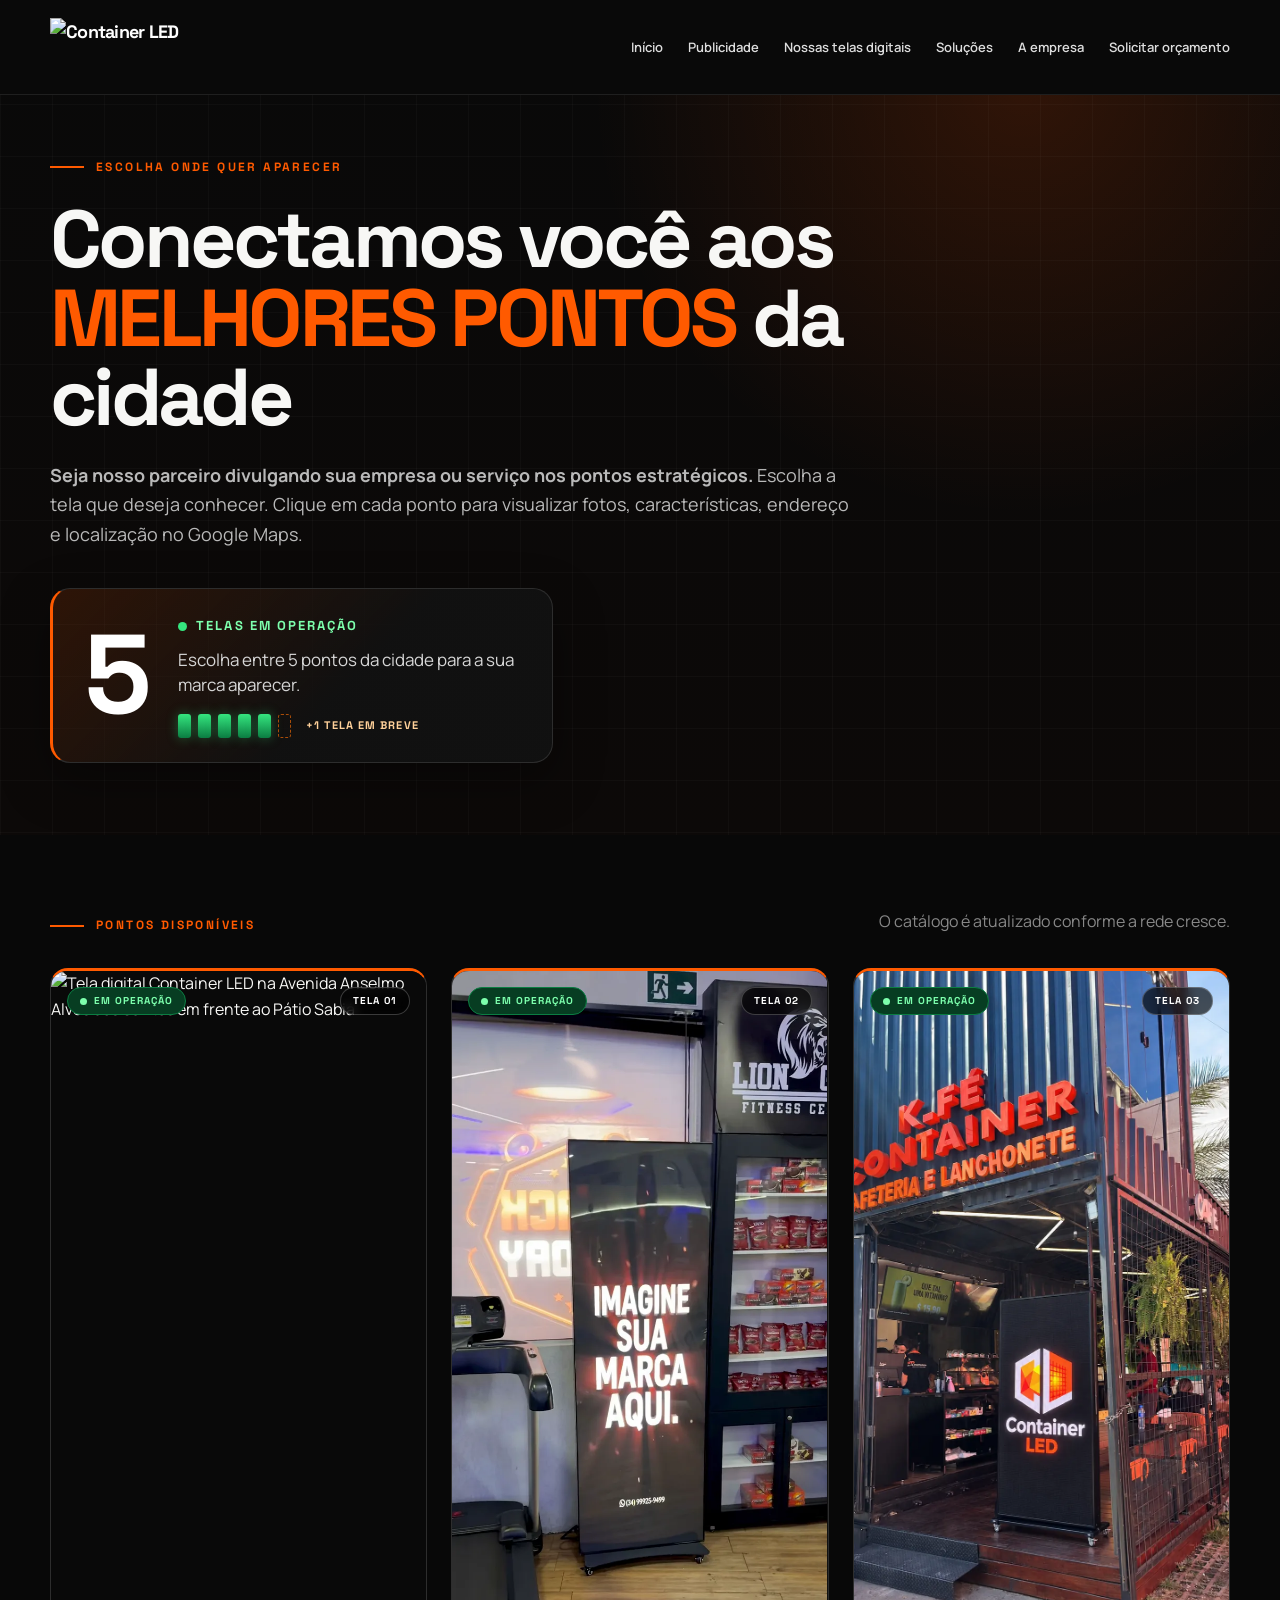
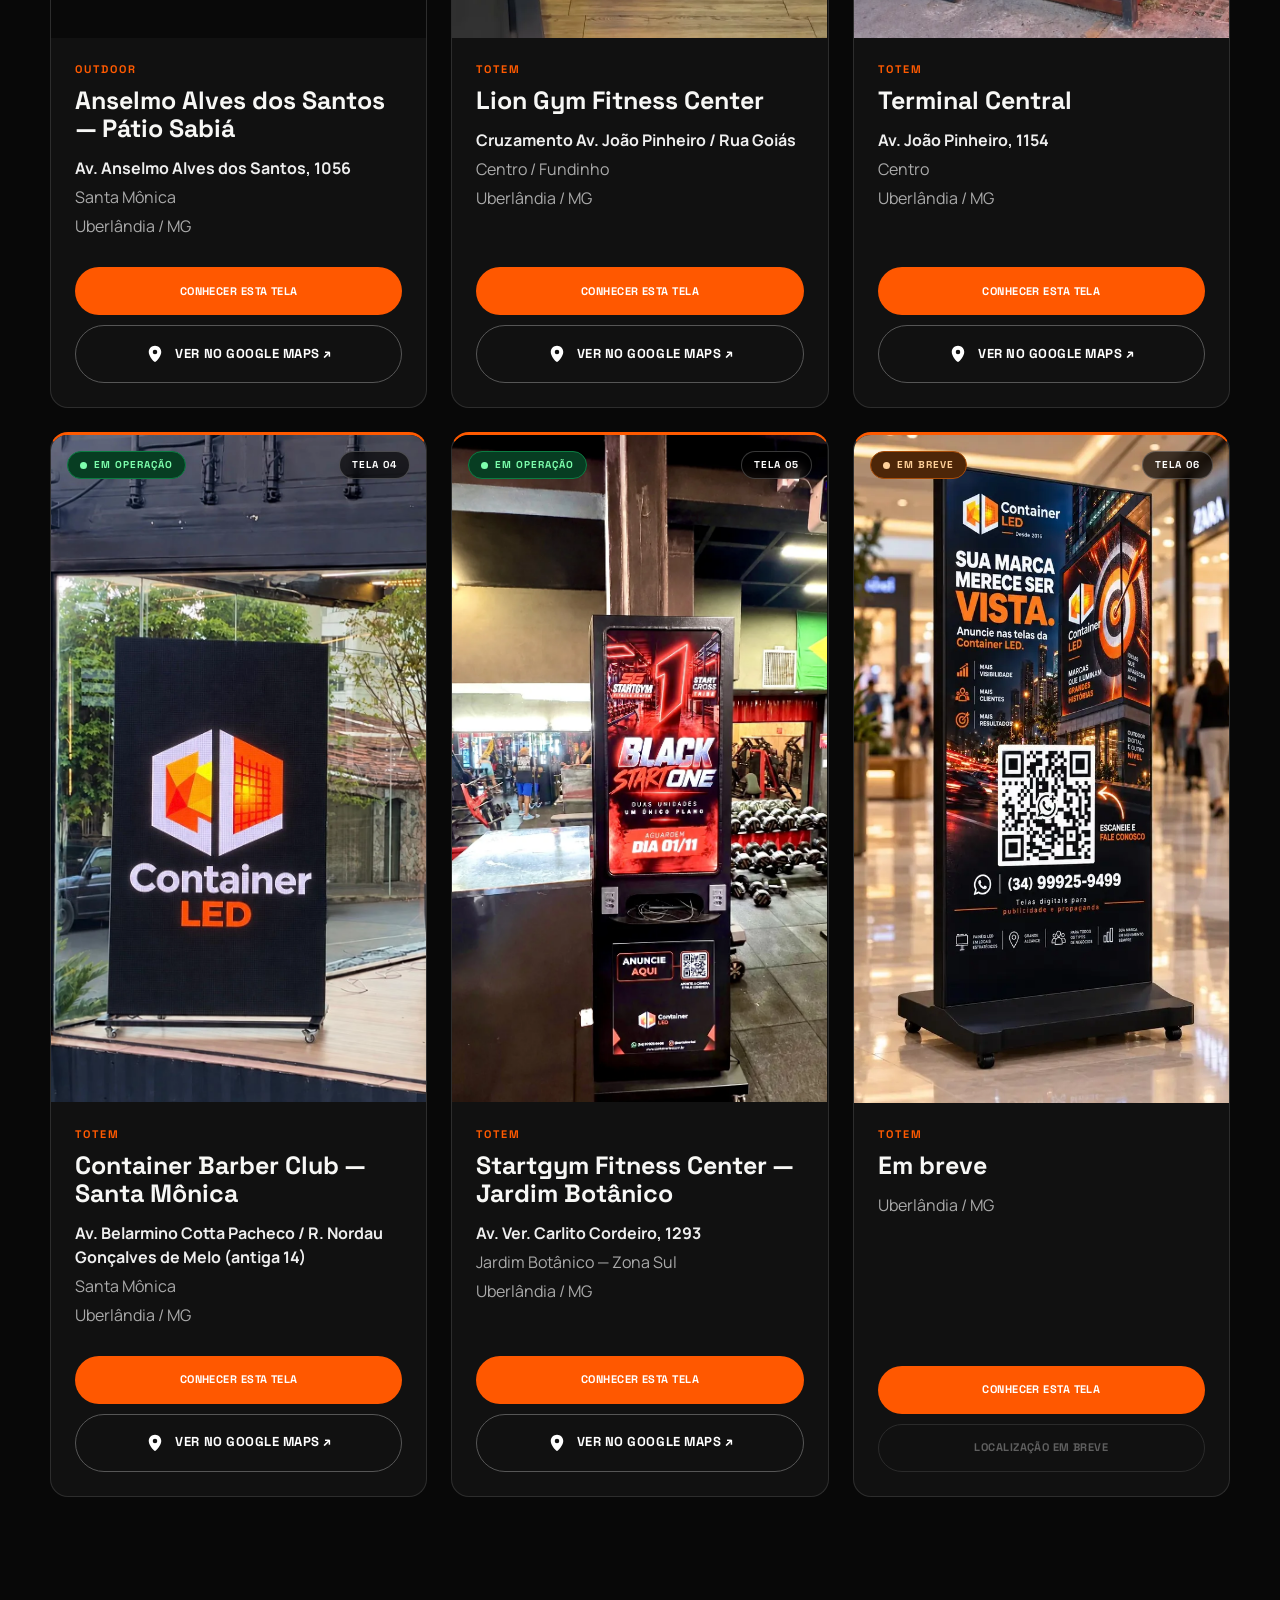
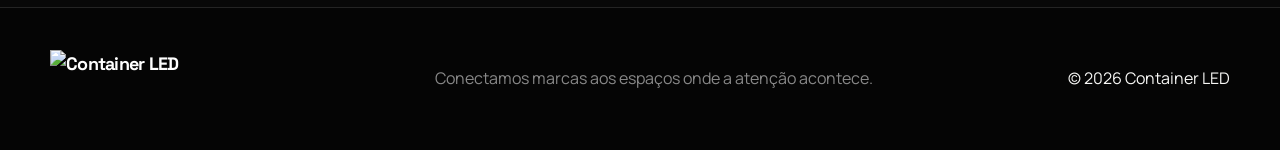
==== telas-digitais/index.html @ 0260c868 "Compõe vídeos dentro das telas dos totens (Terminal Central, Barber Club, Startgym) Mantém a foto or" ====
<!doctype html><html lang="pt-BR"><head>
<meta charset="utf-8"><meta name="viewport" content="width=device-width,initial-scale=1">
<title>Telas Digitais para Publicidade e Propaganda | Container LED</title>
<meta name="description" content="Conheça as telas digitais da Container LED disponíveis para publicidade e propaganda. Veja fotos, endereços, características e localização de cada ponto.">
<meta name="theme-color" content="#080808">
<meta property="og:type" content="website"><meta property="og:locale" content="pt_BR"><meta property="og:site_name" content="Container LED">
<meta property="og:title" content="Telas Digitais para Publicidade e Propaganda | Container LED">
<meta property="og:description" content="Conheça as telas digitais da Container LED disponíveis para publicidade e propaganda. Veja fotos, endereços, características e localização de cada ponto.">
<meta property="og:url" content="https://www.containerled.com.br/telas-digitais">
<meta property="og:image" content="https://www.containerled.com.br/assets/painel-anselmo-alves.webp">
<link rel="canonical" href="https://www.containerled.com.br/telas-digitais">
<link rel="preconnect" href="https://fonts.googleapis.com"><link rel="preconnect" href="https://fonts.gstatic.com" crossorigin>
<link href="https://fonts.googleapis.com/css2?family=Manrope:wght@400;500;600;700;800&family=Space+Grotesk:wght@500;600;700&display=swap" rel="stylesheet">
<link rel="stylesheet" href="/telas-digitais.css?v=4"><script src="/telas-data.js?v=9" defer></script><script src="/telas-digitais.js?v=9" defer></script>
</head><body class="catalog-page"><a class="skip-link" href="#conteudo">Ir para o conteúdo</a><header class="site-header catalog-header" id="inicio"><div class="container nav-wrap">
<a class="brand brand-image" href="/" aria-label="Container LED - início"><img src="/assets/container-led-logo.webp" alt="Container LED"></a>
<button class="menu-toggle" aria-label="Abrir menu" aria-expanded="false" aria-controls="menu"><span></span><span></span><span></span></button>
<nav id="menu" class="main-nav" aria-label="Navegação principal"><a href="/#inicio">Início</a><a href="/#paineis">Publicidade</a><a href="/telas-digitais" aria-current="page">Nossas telas digitais</a><a href="/#solucoes">Soluções</a><a href="/#empresa">A empresa</a><a class="nav-cta" href="/#orcamento">Solicitar orçamento</a></nav>
</div></header>
<main id="conteudo"><section class="catalog-hero"><div class="container"><span class="catalog-kicker">ESCOLHA ONDE QUER APARECER</span>
<h1>Conectamos você aos <em>MELHORES PONTOS</em> da cidade</h1>
<p class="catalog-hero-copy"><strong>Seja nosso parceiro divulgando sua empresa ou serviço nos pontos estratégicos.</strong> Escolha a tela que deseja conhecer. Clique em cada ponto para visualizar fotos, características, endereço e localização no Google Maps.</p>
<div class="screens-counter" id="screens-counter" role="status" aria-live="polite"></div>
</div></section><section class="catalog-section"><div class="container"><div class="catalog-toolbar"><div><span class="catalog-kicker">PONTOS DISPONÍVEIS</span></div><p>O catálogo é atualizado conforme a rede cresce.</p></div><div class="screens-grid" id="screens-catalog" aria-live="polite"></div></div></section></main><footer class="catalog-footer"><div class="container"><a class="brand brand-image" href="/"><img src="/assets/container-led-logo.webp" alt="Container LED"></a><p>Conectamos marcas aos espaços onde a atenção acontece.</p><span>© <span id="year"></span> Container LED</span></div></footer></body></html>
---- telas-digitais.css ----
@import url("/styles-v47.css");

.catalog-page,.screen-detail-page{background:#080808;color:#f7f7f5}
.catalog-header{background:#090909;border-bottom:1px solid rgba(255,255,255,.09)}
.catalog-header .brand img{object-fit:contain}
.catalog-hero{position:relative;padding:150px 0 72px;overflow:hidden;background:radial-gradient(circle at 80% 10%,rgba(255,81,0,.16),transparent 34%),linear-gradient(180deg,#090909,#0c0908)}
.catalog-hero:before{content:"";position:absolute;inset:0;background-image:linear-gradient(rgba(255,255,255,.025) 1px,transparent 1px),linear-gradient(90deg,rgba(255,255,255,.025) 1px,transparent 1px);background-size:52px 52px;pointer-events:none}
.catalog-hero .container{position:relative;max-width:1240px}
.catalog-kicker{display:inline-flex;align-items:center;gap:12px;color:#ff5a00;font:700 12px/1.2 "Space Grotesk",sans-serif;letter-spacing:.2em}
.catalog-kicker:before{content:"";width:34px;height:2px;background:#ff5a00}
.catalog-hero h1{max-width:980px;margin:24px 0;font:700 clamp(40px,6.3vw,86px)/.98 "Space Grotesk",sans-serif;letter-spacing:-.045em}
.catalog-hero h1 em{color:#ff5a00;font-style:normal}
.catalog-hero-copy{max-width:800px;font-size:18px;line-height:1.65;color:#b9b9b9}
.catalog-commercial-call{margin-top:22px;color:#fff;font-weight:700}
.catalog-section{padding:74px 0 110px;background:#080808}
.catalog-toolbar{display:flex;justify-content:space-between;align-items:end;gap:20px;margin-bottom:34px}
.catalog-toolbar h2{margin:0;font:700 clamp(28px,4vw,44px)/1.05 "Space Grotesk",sans-serif}
.catalog-toolbar p{margin:0;color:#888}
.screens-grid{display:grid;grid-template-columns:repeat(auto-fit,minmax(min(100%,320px),1fr));gap:24px;align-items:stretch}
.screen-card{min-width:0;display:flex;flex-direction:column;background:#111;border:1px solid #2d2d2d;border-top:3px solid #ff5a00;border-radius:18px;overflow:hidden;transition:transform .25s ease,border-color .25s ease,box-shadow .25s ease}
.screen-card:hover{transform:translateY(-6px);border-color:#ff5a00;box-shadow:0 22px 55px rgba(0,0,0,.42)}
.screen-card-media{position:relative;display:block;aspect-ratio:9/16;background:#090909;overflow:hidden}
.screen-card-media img,.screen-card-media video{width:100%;height:100%;object-fit:cover;transition:transform .45s ease}
.screen-card:hover .screen-card-media img,.screen-card:hover .screen-card-media video{transform:scale(1.035)}
.screen-placeholder{width:100%;height:100%;display:grid;place-items:center;background:radial-gradient(circle at center,rgba(255,83,0,.2),transparent 50%),linear-gradient(135deg,#15100d,#080808);color:#777;font:700 12px "Space Grotesk",sans-serif;letter-spacing:.18em}
.screen-status{display:inline-flex;align-items:center;width:max-content;padding:8px 12px;border-radius:999px;text-transform:uppercase;font:800 10px/1 "Space Grotesk",sans-serif;letter-spacing:.1em}
.screen-card-media>.screen-status{position:absolute;top:16px;left:16px}
.screen-status:before{content:"";width:7px;height:7px;margin-right:7px;border-radius:50%;background:currentColor}
.screen-status.is-live{color:#7dffad;background:#073d22;border:1px solid #0b7d42}
.screen-status.is-building{color:#ffd19a;background:#4d2608;border:1px solid #a94d08}
.screen-type{display:inline-flex;align-items:center;width:max-content;padding:8px 12px;border-radius:999px;text-transform:uppercase;font:800 10px/1 "Space Grotesk",sans-serif;letter-spacing:.1em;color:#fff;background:#000000a6;border:1px solid #ffffff38;backdrop-filter:blur(6px)}
.screen-card-media>.screen-type,.other-screen-media>.screen-type{position:absolute;top:16px;right:16px}
.screen-type-inline{margin:14px 0 0;background:#1a1a1a;border-color:#ff5a0055;color:#ff9a5c}
.screen-card-body{display:flex;flex:1;flex-direction:column;padding:24px}
.screen-id{color:#ff5a00;font:800 11px "Space Grotesk",sans-serif;letter-spacing:.18em}
.screen-card h2{margin:10px 0 14px;font:700 25px/1.12 "Space Grotesk",sans-serif}
.screen-card p{margin:0 0 5px;color:#aaa;line-height:1.5}
.screen-card .screen-address{color:#eee;font-weight:700}
.screen-card dl{margin:20px 0 0;padding-top:18px;border-top:1px solid #292929}
.screen-card dt{color:#777;text-transform:uppercase;font-size:10px;letter-spacing:.14em}
.screen-card dd{margin:6px 0 0;color:#fff;font-weight:700}
.screen-card-actions{display:grid;gap:10px;margin-top:auto;padding-top:24px}
.catalog-button{display:inline-flex;min-height:48px;align-items:center;justify-content:center;padding:12px 17px;border-radius:999px;text-align:center;font:800 11px/1.15 "Space Grotesk",sans-serif;letter-spacing:.04em;transition:transform .2s,background .2s,color .2s}
.catalog-button:hover{transform:translateY(-2px)}
.catalog-button-primary{background:#ff5800;color:#fff}
.catalog-button-secondary{border:1px solid #565656;color:#fff}
.catalog-button-secondary:hover{background:#fff;color:#080808}
.catalog-button-disabled{border:1px solid #2b2b2b;color:#5f5f5f;cursor:not-allowed}
.screen-maps-button{gap:10px;min-height:58px;padding:16px 28px;font-size:13px}
.screen-maps-button .maps-pin-icon{width:20px;height:20px;flex:none}
.catalog-footer{padding:42px 0;border-top:1px solid #242424;background:#050505}
.catalog-footer .container{display:flex;justify-content:space-between;gap:24px;align-items:center}
.catalog-footer p{color:#888}
.catalog-footer a{color:#fff}

.screen-detail-hero{padding:142px 0 76px;background:radial-gradient(circle at 85% 15%,rgba(255,82,0,.17),transparent 35%),#090909}
.screen-back{display:inline-block;margin-bottom:38px;color:#ff5a00;font-size:12px;font-weight:800;letter-spacing:.09em}
.screen-detail-grid{display:grid;grid-template-columns:minmax(0,.85fr) minmax(360px,1.15fr);gap:64px;align-items:center}
.screen-detail-copy h1{margin:18px 0 20px;font:700 clamp(42px,6vw,76px)/.98 "Space Grotesk",sans-serif;letter-spacing:-.04em}
.screen-detail-copy>p{max-width:620px;color:#bbb;font-size:18px;line-height:1.65}
.screen-detail-copy address{margin:25px 0;color:#fff;font-style:normal;line-height:1.7}
.screen-whatsapp{margin-top:10px}
.screen-price-link{display:inline-flex;align-items:center;gap:6px;margin-top:16px;color:#ff5a00;font:700 13px "Space Grotesk",sans-serif}
.screen-price-link:hover{text-decoration:underline}
.screen-detail-photo{position:relative;margin:0;aspect-ratio:9/16;border:2px solid #ff5a00;border-radius:22px;overflow:hidden;background:#0a0a0a;box-shadow:0 25px 70px rgba(255,76,0,.1)}
.screen-detail-photo img,.screen-detail-photo video{width:100%;height:100%;object-fit:cover}
.screen-detail-photo>.screen-status{position:absolute;top:16px;left:16px;z-index:1}
.screen-detail-photo>.screen-type{position:absolute;top:16px;right:16px;z-index:1}
.screen-facts{padding:35px 0;background:#111;border-block:1px solid #282828}
.screen-facts dl{display:grid;grid-template-columns:repeat(auto-fit,minmax(165px,1fr));margin:0}
.screen-facts dl>div{padding:18px 24px;border-left:1px solid #303030}
.screen-facts dl>div:first-child{border-left:0}
.screen-facts dt{color:#858585;text-transform:uppercase;font-size:10px;letter-spacing:.14em}
.screen-facts dd{margin:8px 0 0;color:#fff;font:700 19px "Space Grotesk",sans-serif}
.screen-facts dd small{color:#888;font:600 11px "Space Grotesk",sans-serif;letter-spacing:.02em}
.screen-map-section{padding:90px 0;background:#0a0a0a}
.screen-map-grid{display:grid;grid-template-columns:.75fr 1.25fr;gap:45px;align-items:center}
.screen-map-grid h2{font:700 clamp(32px,4vw,54px)/1 "Space Grotesk",sans-serif}
.screen-map-grid p{color:#aaa;line-height:1.7}
.screen-location-detail{margin-top:14px;color:#777;font-size:13px;line-height:1.6}
.screen-map-grid iframe{width:100%;min-height:470px;border:0;border-radius:20px}
.screen-location-pending{padding:80px 0;background:#0a0a0a;text-align:center}
.screen-location-pending span{color:#ff5a00;font-size:11px;font-weight:800;letter-spacing:.16em}
.screen-location-pending h2{font:700 40px "Space Grotesk",sans-serif}
.screen-location-pending p{color:#999}
.screen-detail-footer-cta{padding:55px 0;background:#111}
.screen-detail-footer-cta .container{display:flex;justify-content:space-between;align-items:center;gap:25px}
.screen-detail-footer-cta p{font-size:19px;font-weight:700}
.screen-not-found{min-height:75vh;display:grid;align-items:center;padding:150px 0;background:#090909}
.screen-not-found span{color:#ff5a00;font-weight:800;letter-spacing:.15em}
.screen-not-found h1{font:700 clamp(45px,7vw,85px) "Space Grotesk",sans-serif}
.screen-not-found p{color:#aaa}

@media(max-width:960px){
  .catalog-hero{padding-top:125px}
  .screens-grid{grid-template-columns:repeat(2,minmax(0,1fr))}
  .screen-detail-grid,.screen-map-grid{grid-template-columns:1fr}
  .screen-detail-grid{gap:38px}
}
@media(max-width:640px){
  .catalog-hero{padding:112px 0 55px}
  .catalog-hero h1{font-size:42px}
  .catalog-hero-copy{font-size:16px}
  .catalog-section{padding:48px 0 75px}
  .catalog-toolbar{display:block}
  .catalog-toolbar p{margin-top:10px}
  .screens-grid{grid-template-columns:1fr}
  .screen-card h2{font-size:22px}
  .catalog-footer .container,.screen-detail-footer-cta .container{align-items:flex-start;flex-direction:column}
  .screen-detail-hero{padding:112px 0 56px}
  .screen-detail-grid{grid-template-columns:1fr}
  .screen-detail-photo{order:-1}
  .screen-facts dl{grid-template-columns:1fr 1fr}
  .screen-facts dl>div{border:0;border-top:1px solid #303030;padding:16px 12px}
  .screen-map-section{padding:60px 0}
  .screen-map-grid iframe{min-height:390px}
}
@media(max-width:400px){.screen-facts dl{grid-template-columns:1fr}}

.home-all-screens{margin-top:24px}
.other-screens-section{padding:84px 0;background:#080808;border-top:1px solid #232323}
.other-screens-section h2{margin:18px 0 32px;font:700 clamp(32px,4vw,52px)/1 "Space Grotesk",sans-serif}
.other-screens-grid{display:grid;grid-template-columns:repeat(auto-fit,minmax(min(100%,280px),1fr));gap:22px}
.other-screen-card{overflow:hidden;border:1px solid #2d2d2d;border-top:3px solid #ff5a00;border-radius:18px;background:#111}
.other-screen-media{position:relative;display:block;aspect-ratio:9/16;overflow:hidden;background:#090909}
.other-screen-media img,.other-screen-media video{width:100%;height:100%;object-fit:cover;transition:transform .35s ease}
.other-screen-card:hover .other-screen-media img,.other-screen-card:hover .other-screen-media video{transform:scale(1.035)}
.other-screen-media>.screen-status{position:absolute;top:14px;left:14px}
.other-screen-card>div{padding:22px}
.other-screen-card h3{margin:9px 0 8px;font:700 23px/1.1 "Space Grotesk",sans-serif}
.other-screen-card p{margin:0 0 20px;color:#999}
.other-screen-card .catalog-button{width:100%}
@media(max-width:640px){.home-all-screens{width:100%;justify-content:center}.other-screens-section{padding:60px 0}.other-screens-grid{grid-template-columns:1fr}}

.screen-catalog-back{width:max-content;min-height:48px;padding:13px 22px;border:2px solid #ff5a00;background:rgba(255,90,0,.08);color:#ff6a18;box-shadow:0 0 24px rgba(255,80,0,.1)}
.screen-catalog-back:hover{background:#ff5a00;color:#fff;box-shadow:0 10px 30px rgba(255,80,0,.25)}
.screen-catalog-back:focus-visible{outline:3px solid #fff;outline-offset:4px}
.screen-detail-hero .screen-catalog-back{margin-bottom:38px}
.screen-detail-footer-cta .container{justify-content:flex-end}
@media(max-width:960px){
  body.catalog-menu-open{overflow:hidden;touch-action:none}
  .catalog-header .menu-toggle{position:relative;z-index:104}
  .catalog-header .main-nav{width:100vw;max-width:100vw;box-sizing:border-box;overflow-y:auto}
  .catalog-header .main-nav.open{transform:translateX(0)!important}
}
@media(max-width:640px){
  .screen-catalog-back{width:100%;white-space:normal}
  .screen-detail-footer-cta .container{width:100%}
}

/* Contador de telas em operação */
.screens-counter{display:flex;align-items:center;gap:30px;width:max-content;max-width:100%;min-height:150px;margin-top:38px;padding:24px 34px 24px 28px;border:1px solid #2d2d2d;border-left:3px solid #ff5a00;border-radius:20px;background:linear-gradient(135deg,rgba(255,90,0,.14),rgba(17,17,17,.92) 58%);box-shadow:0 18px 50px rgba(0,0,0,.35)}
.screens-counter:empty{display:none}
.sc-number{font:700 clamp(76px,10vw,112px)/.82 "Space Grotesk",sans-serif;letter-spacing:-.06em;color:#fff;min-width:.6em;text-align:center;font-variant-numeric:tabular-nums}
.sc-text{min-width:0}
.sc-label{display:inline-flex;align-items:center;gap:9px;color:#7dffad;font:800 13px/1.2 "Space Grotesk",sans-serif;letter-spacing:.16em}
.sc-label b{width:9px;height:9px;border-radius:50%;background:#35e67f;box-shadow:0 0 0 0 rgba(53,230,127,.6);animation:sc-pulse 2s infinite}
.sc-text p{margin:10px 0 16px;color:#d6d6d6;font-size:17px;line-height:1.45;max-width:340px}
.sc-bars{display:flex;flex-wrap:wrap;align-items:center;gap:7px}
.sc-screen{display:block;width:13px;height:24px;border-radius:3px}
.sc-screen.is-live{background:linear-gradient(180deg,#35e67f,#0b7d42);box-shadow:0 0 12px rgba(53,230,127,.35)}
.sc-screen.is-soon{border:1px dashed #a94d08;background:transparent}
.sc-soon{margin-left:8px;color:#ffd19a;font:800 11px/1 "Space Grotesk",sans-serif;letter-spacing:.1em;text-transform:uppercase}
@keyframes sc-pulse{70%{box-shadow:0 0 0 9px rgba(53,230,127,0)}100%{box-shadow:0 0 0 0 rgba(53,230,127,0)}}
@media (prefers-reduced-motion:reduce){.sc-label b{animation:none}}
@media (max-width:600px){.screens-counter{width:100%;gap:18px;padding:20px 20px 20px 18px;min-height:0}.sc-number{font-size:78px}.sc-text p{font-size:15px;margin:8px 0 14px}.sc-label{font-size:11px;letter-spacing:.12em}}
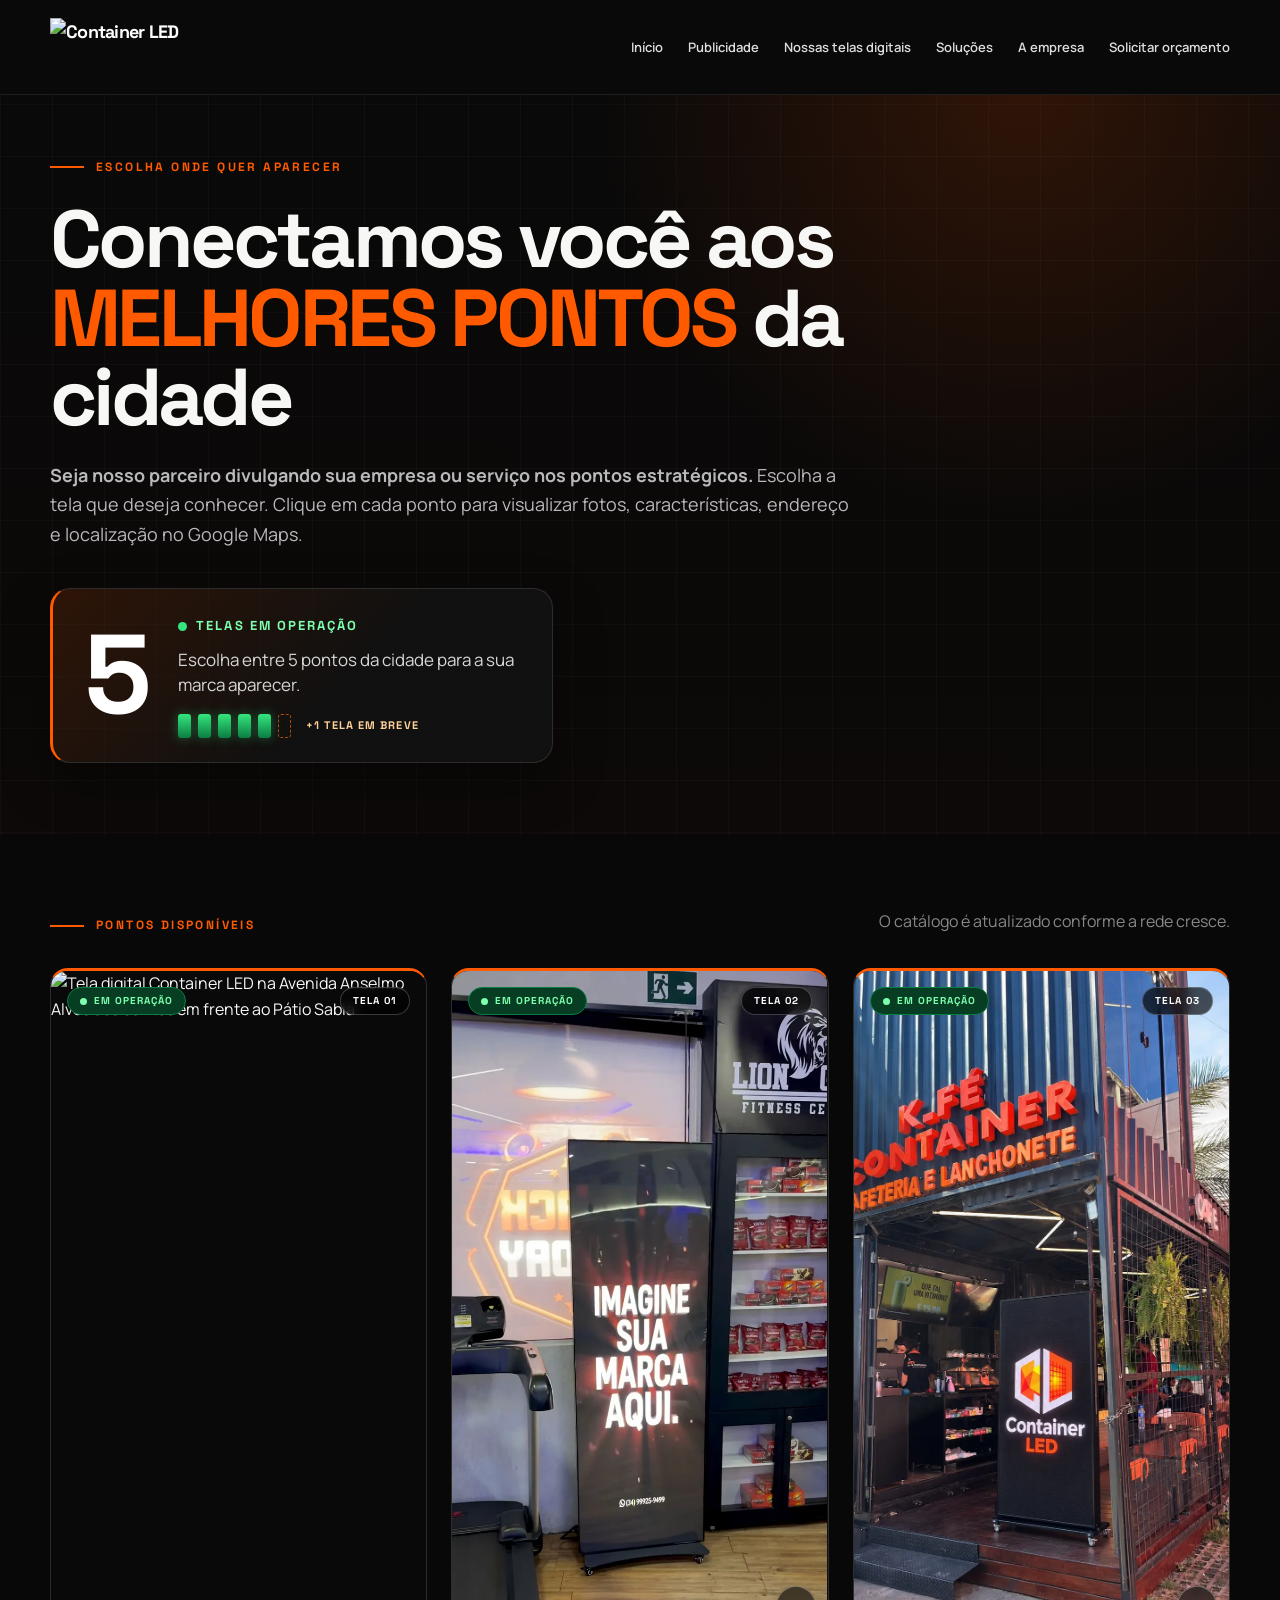
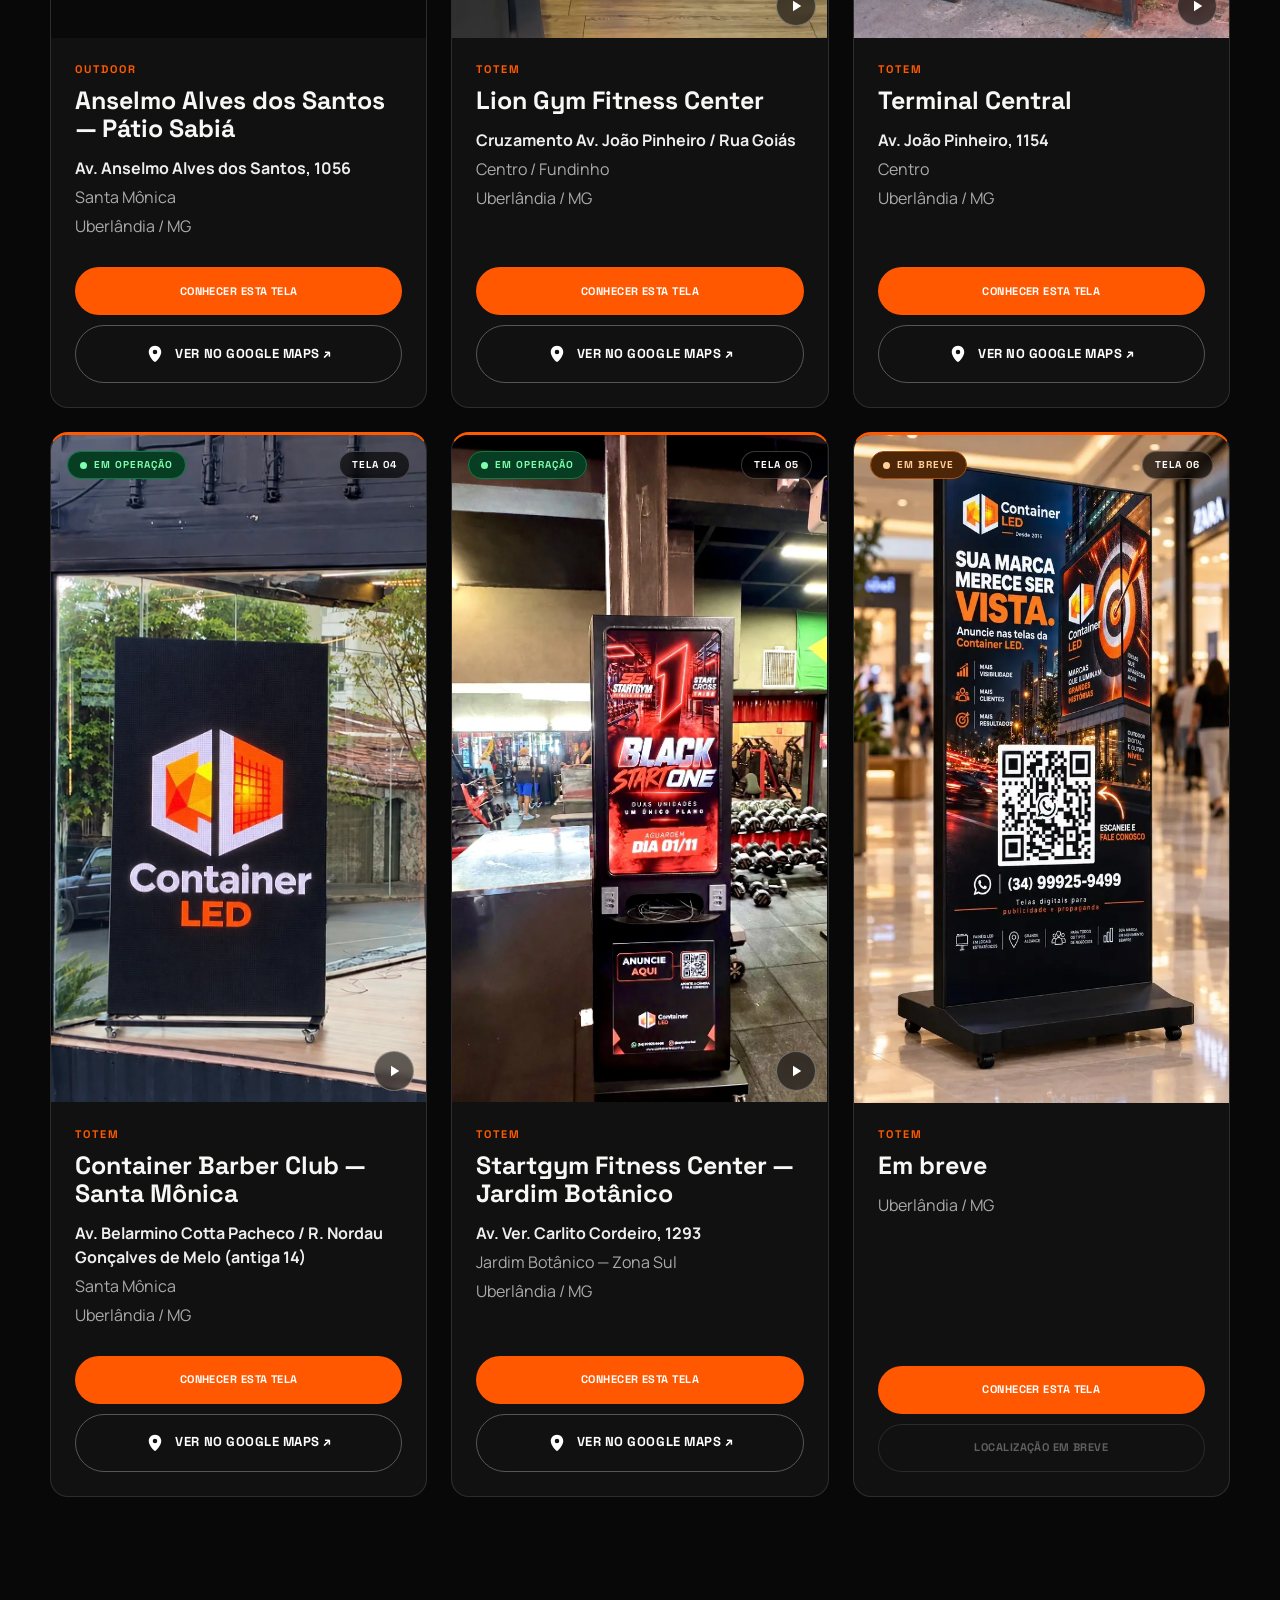
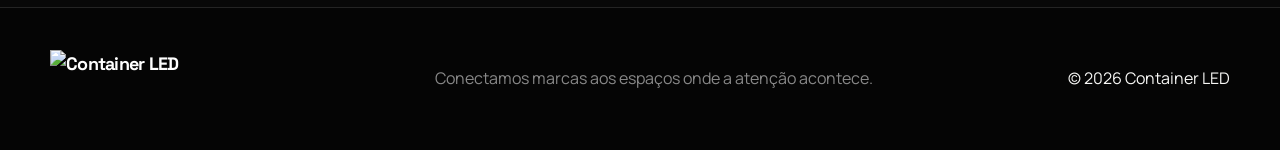
==== commit 3a064c9b: "Corrige cache-busting: bump de versão do telas-digitais.js/css O commit anterior alterou o conteúdo " ====
--- a/telas-digitais/index.html
+++ b/telas-digitais/index.html
@@ -11,7 +11,7 @@
 <link rel="canonical" href="https://www.containerled.com.br/telas-digitais">
 <link rel="preconnect" href="https://fonts.googleapis.com"><link rel="preconnect" href="https://fonts.gstatic.com" crossorigin>
 <link href="https://fonts.googleapis.com/css2?family=Manrope:wght@400;500;600;700;800&family=Space+Grotesk:wght@500;600;700&display=swap" rel="stylesheet">
-<link rel="stylesheet" href="/telas-digitais.css?v=4"><script src="/telas-data.js?v=9" defer></script><script src="/telas-digitais.js?v=9" defer></script>
+<link rel="stylesheet" href="/telas-digitais.css?v=6"><script src="/telas-data.js?v=10" defer></script><script src="/telas-digitais.js?v=11" defer></script>
 </head><body class="catalog-page"><a class="skip-link" href="#conteudo">Ir para o conteúdo</a><header class="site-header catalog-header" id="inicio"><div class="container nav-wrap">
 <a class="brand brand-image" href="/" aria-label="Container LED - início"><img src="/assets/container-led-logo.webp" alt="Container LED"></a>
 <button class="menu-toggle" aria-label="Abrir menu" aria-expanded="false" aria-controls="menu"><span></span><span></span><span></span></button>
--- a/telas-digitais.css
+++ b/telas-digitais.css
@@ -22,6 +22,12 @@
 .screen-card-media{position:relative;display:block;aspect-ratio:9/16;background:#090909;overflow:hidden}
 .screen-card-media img,.screen-card-media video{width:100%;height:100%;object-fit:cover;transition:transform .45s ease}
 .screen-card:hover .screen-card-media img,.screen-card:hover .screen-card-media video{transform:scale(1.035)}
+.screen-media-playpause{position:absolute;right:12px;bottom:12px;z-index:2;width:40px;height:40px;border-radius:50%;border:1px solid rgba(255,255,255,.3);background:rgba(10,10,10,.6);backdrop-filter:blur(4px);display:grid;place-items:center;color:#fff;cursor:pointer;transition:background .2s}
+.screen-media-playpause:hover{background:rgba(255,90,0,.85)}
+.screen-media-playpause svg{width:18px;height:18px}
+.screen-media-playpause .icon-pause{display:none}
+.screen-card-media.is-playing .icon-play,.other-screen-media.is-playing .icon-play,.screen-detail-photo.is-playing .icon-play{display:none}
+.screen-card-media.is-playing .icon-pause,.other-screen-media.is-playing .icon-pause,.screen-detail-photo.is-playing .icon-pause{display:block}
 .screen-placeholder{width:100%;height:100%;display:grid;place-items:center;background:radial-gradient(circle at center,rgba(255,83,0,.2),transparent 50%),linear-gradient(135deg,#15100d,#080808);color:#777;font:700 12px "Space Grotesk",sans-serif;letter-spacing:.18em}
 .screen-status{display:inline-flex;align-items:center;width:max-content;padding:8px 12px;border-radius:999px;text-transform:uppercase;font:800 10px/1 "Space Grotesk",sans-serif;letter-spacing:.1em}
 .screen-card-media>.screen-status{position:absolute;top:16px;left:16px}
@@ -79,10 +85,20 @@
 .screen-map-grid p{color:#aaa;line-height:1.7}
 .screen-location-detail{margin-top:14px;color:#777;font-size:13px;line-height:1.6}
 .screen-map-grid iframe{width:100%;min-height:470px;border:0;border-radius:20px}
+.screen-map-media{display:flex;flex-direction:column;gap:20px}
+.screen-location-video-wrap{position:relative;width:100%;max-width:300px;margin:0 auto;cursor:pointer}
+.screen-location-video{display:block;width:100%;aspect-ratio:9/16;object-fit:cover;border:2px solid #ff5a00;border-radius:20px;box-shadow:0 20px 55px rgba(255,76,0,.12);background:#0a0a0a}
+.screen-location-playpause{position:absolute;right:12px;bottom:12px;width:40px;height:40px;border-radius:50%;border:1px solid rgba(255,255,255,.3);background:rgba(10,10,10,.6);backdrop-filter:blur(4px);display:grid;place-items:center;color:#fff;cursor:pointer;transition:background .2s,transform .2s}
+.screen-location-playpause:hover{background:rgba(255,90,0,.85)}
+.screen-location-playpause svg{width:18px;height:18px}
+.screen-location-playpause .icon-pause{display:none}
+.screen-location-video-wrap.is-playing .icon-play{display:none}
+.screen-location-video-wrap.is-playing .icon-pause{display:block}
 .screen-location-pending{padding:80px 0;background:#0a0a0a;text-align:center}
 .screen-location-pending span{color:#ff5a00;font-size:11px;font-weight:800;letter-spacing:.16em}
 .screen-location-pending h2{font:700 40px "Space Grotesk",sans-serif}
 .screen-location-pending p{color:#999}
+.screen-location-pending .screen-location-video-wrap{margin-top:30px}
 .screen-detail-footer-cta{padding:55px 0;background:#111}
 .screen-detail-footer-cta .container{display:flex;justify-content:space-between;align-items:center;gap:25px}
 .screen-detail-footer-cta p{font-size:19px;font-weight:700}
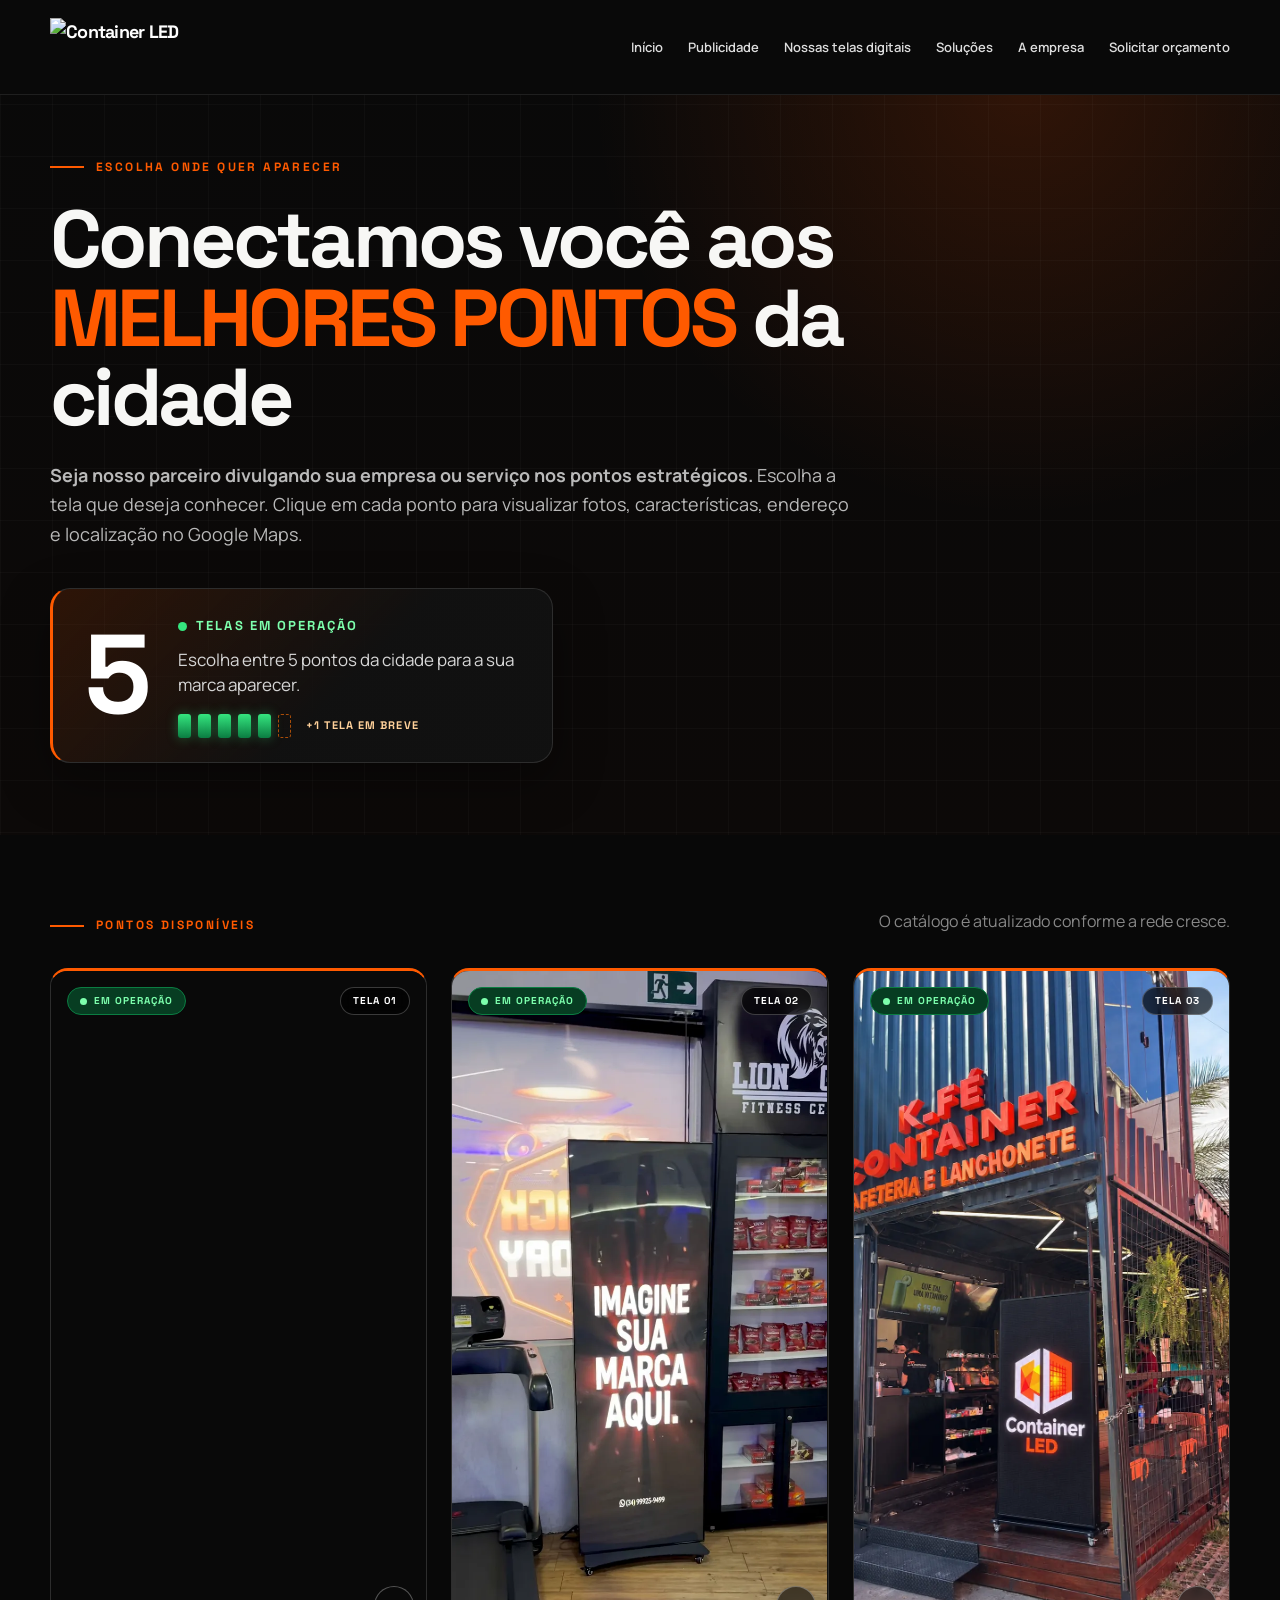
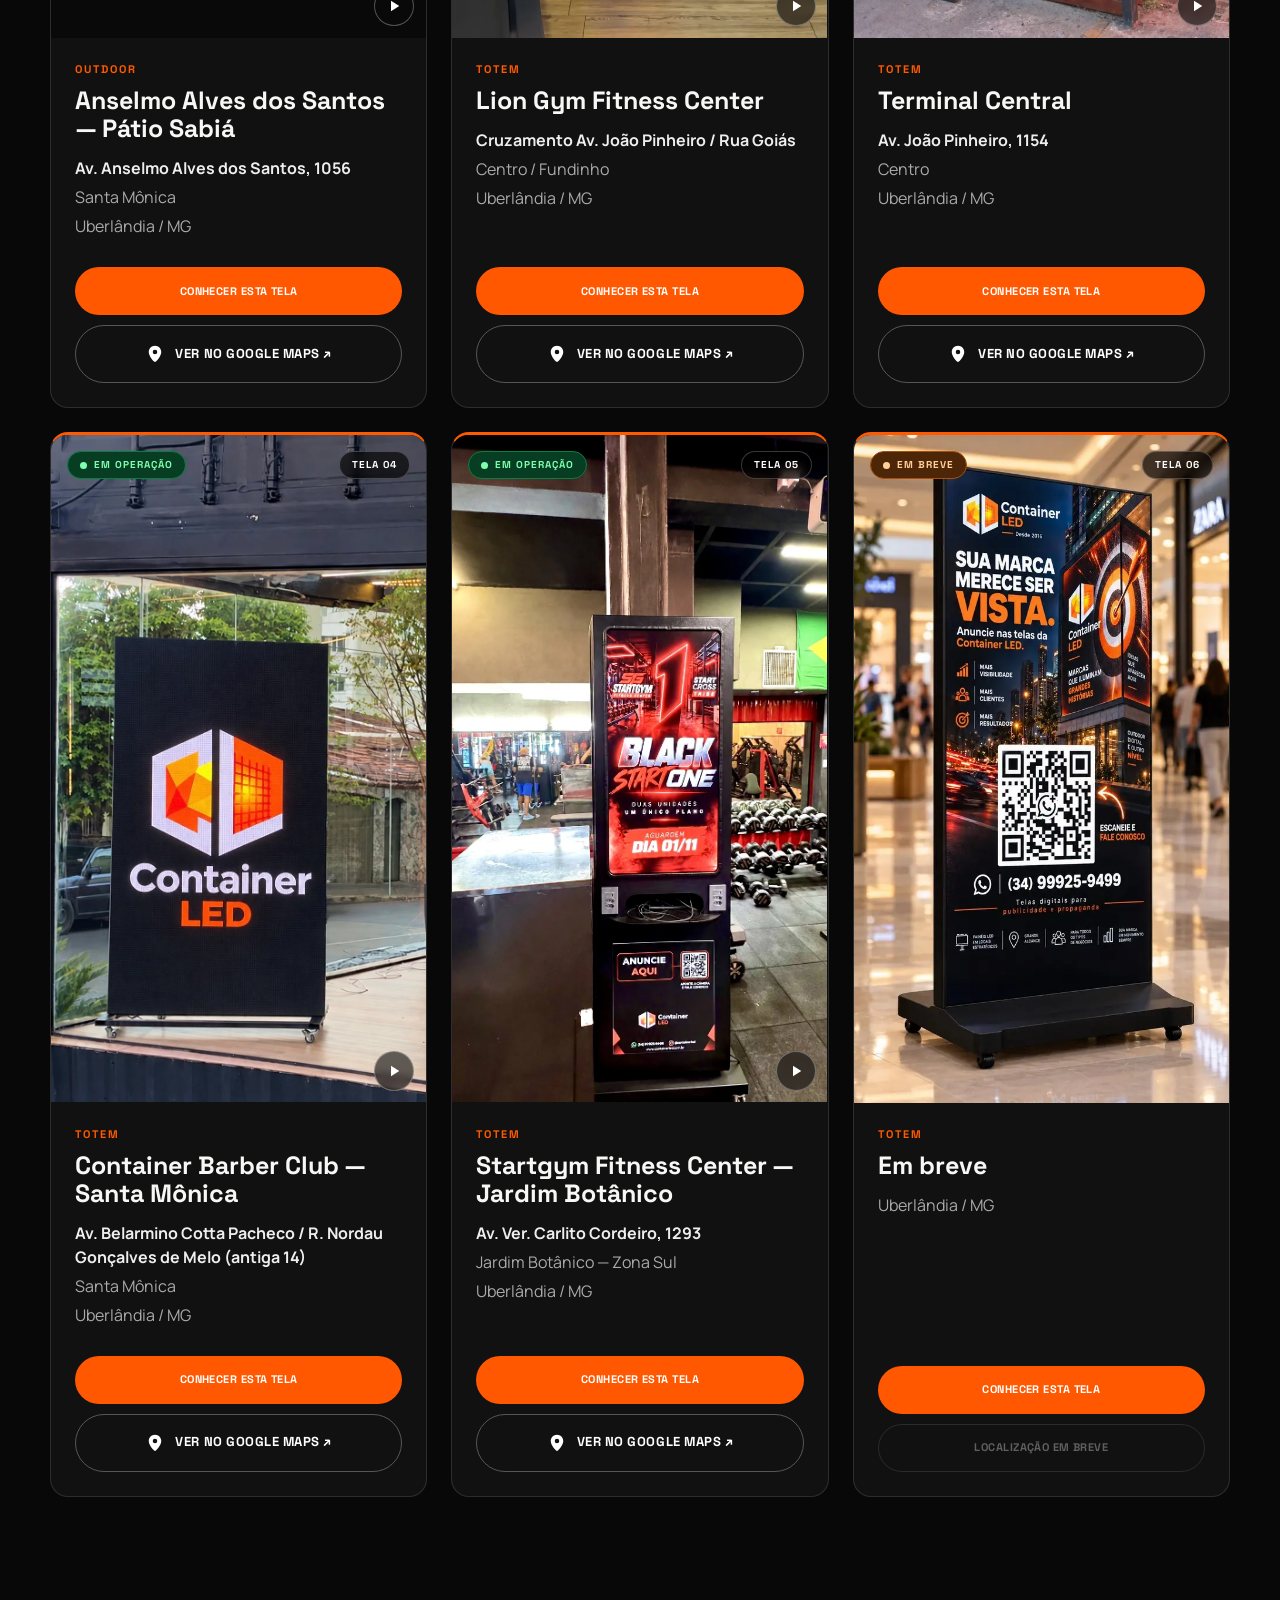
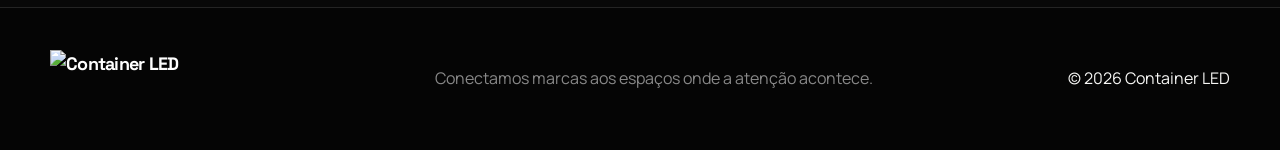
==== commit edbed705: "Adiciona vídeo de localização também no card do catálogo de telas Cada card da grade /telas-digitais" ====
--- a/telas-digitais/index.html
+++ b/telas-digitais/index.html
@@ -11,7 +11,7 @@
 <link rel="canonical" href="https://www.containerled.com.br/telas-digitais">
 <link rel="preconnect" href="https://fonts.googleapis.com"><link rel="preconnect" href="https://fonts.gstatic.com" crossorigin>
 <link href="https://fonts.googleapis.com/css2?family=Manrope:wght@400;500;600;700;800&family=Space+Grotesk:wght@500;600;700&display=swap" rel="stylesheet">
-<link rel="stylesheet" href="/telas-digitais.css?v=6"><script src="/telas-data.js?v=10" defer></script><script src="/telas-digitais.js?v=11" defer></script>
+<link rel="stylesheet" href="/telas-digitais.css?v=6"><script src="/telas-data.js?v=11" defer></script><script src="/telas-digitais.js?v=12" defer></script>
 </head><body class="catalog-page"><a class="skip-link" href="#conteudo">Ir para o conteúdo</a><header class="site-header catalog-header" id="inicio"><div class="container nav-wrap">
 <a class="brand brand-image" href="/" aria-label="Container LED - início"><img src="/assets/container-led-logo.webp" alt="Container LED"></a>
 <button class="menu-toggle" aria-label="Abrir menu" aria-expanded="false" aria-controls="menu"><span></span><span></span><span></span></button>
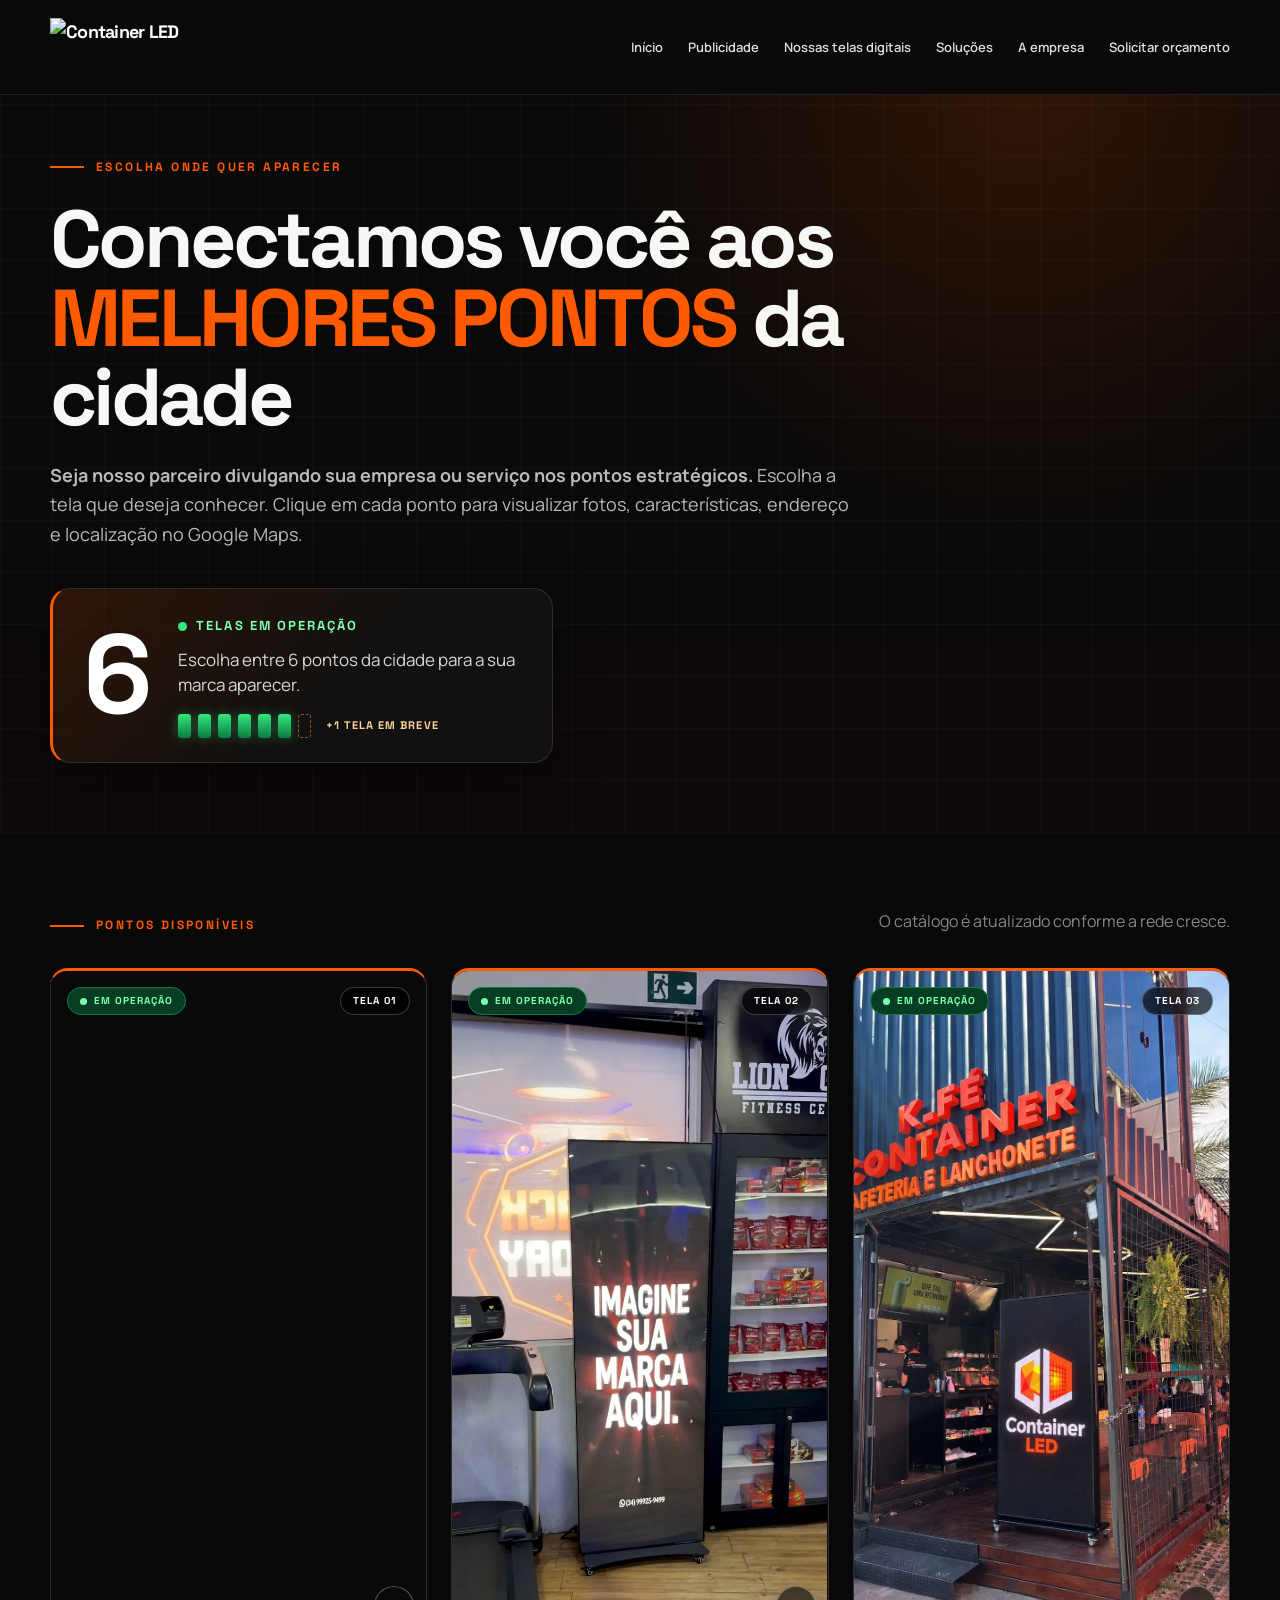
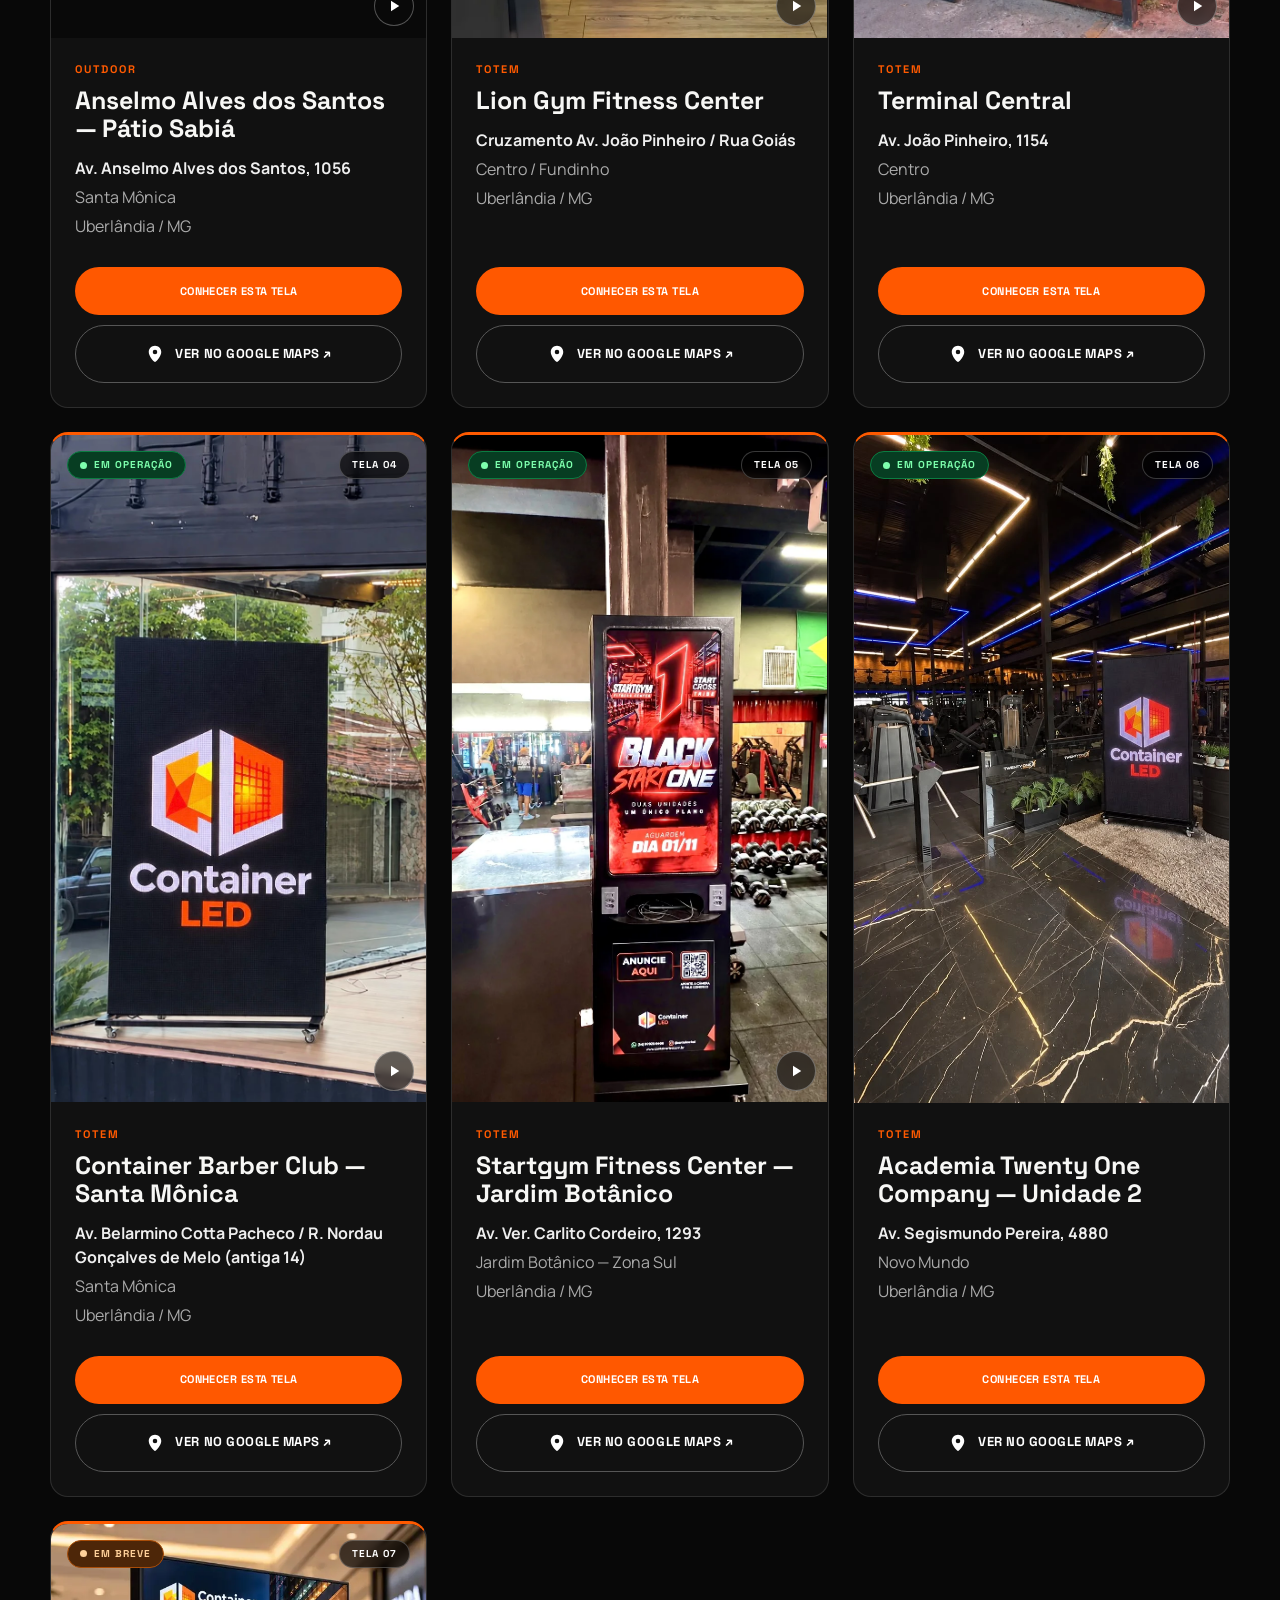
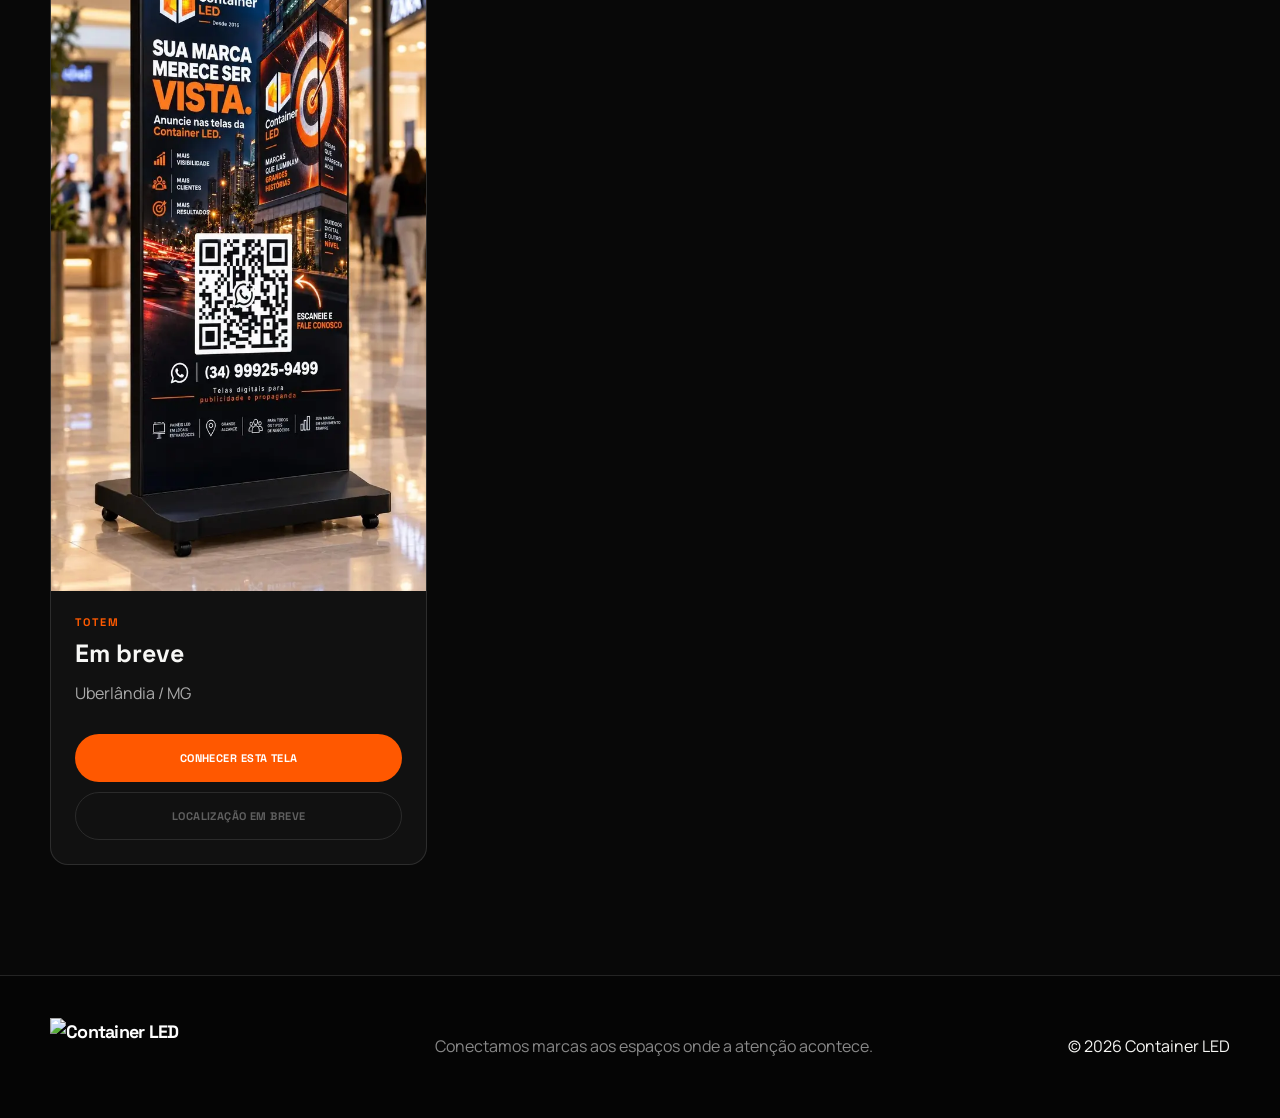
==== commit 77aa60c3: "Adiciona Tela 06: totem na Academia Twenty One Company (Unidade 2) Novo ponto no bairro Novo Mundo, " ====
--- a/telas-digitais/index.html
+++ b/telas-digitais/index.html
@@ -11,7 +11,7 @@
 <link rel="canonical" href="https://www.containerled.com.br/telas-digitais">
 <link rel="preconnect" href="https://fonts.googleapis.com"><link rel="preconnect" href="https://fonts.gstatic.com" crossorigin>
 <link href="https://fonts.googleapis.com/css2?family=Manrope:wght@400;500;600;700;800&family=Space+Grotesk:wght@500;600;700&display=swap" rel="stylesheet">
-<link rel="stylesheet" href="/telas-digitais.css?v=6"><script src="/telas-data.js?v=11" defer></script><script src="/telas-digitais.js?v=12" defer></script>
+<link rel="stylesheet" href="/telas-digitais.css?v=6"><script src="/telas-data.js?v=13" defer></script><script src="/telas-digitais.js?v=12" defer></script>
 </head><body class="catalog-page"><a class="skip-link" href="#conteudo">Ir para o conteúdo</a><header class="site-header catalog-header" id="inicio"><div class="container nav-wrap">
 <a class="brand brand-image" href="/" aria-label="Container LED - início"><img src="/assets/container-led-logo.webp" alt="Container LED"></a>
 <button class="menu-toggle" aria-label="Abrir menu" aria-expanded="false" aria-controls="menu"><span></span><span></span><span></span></button>
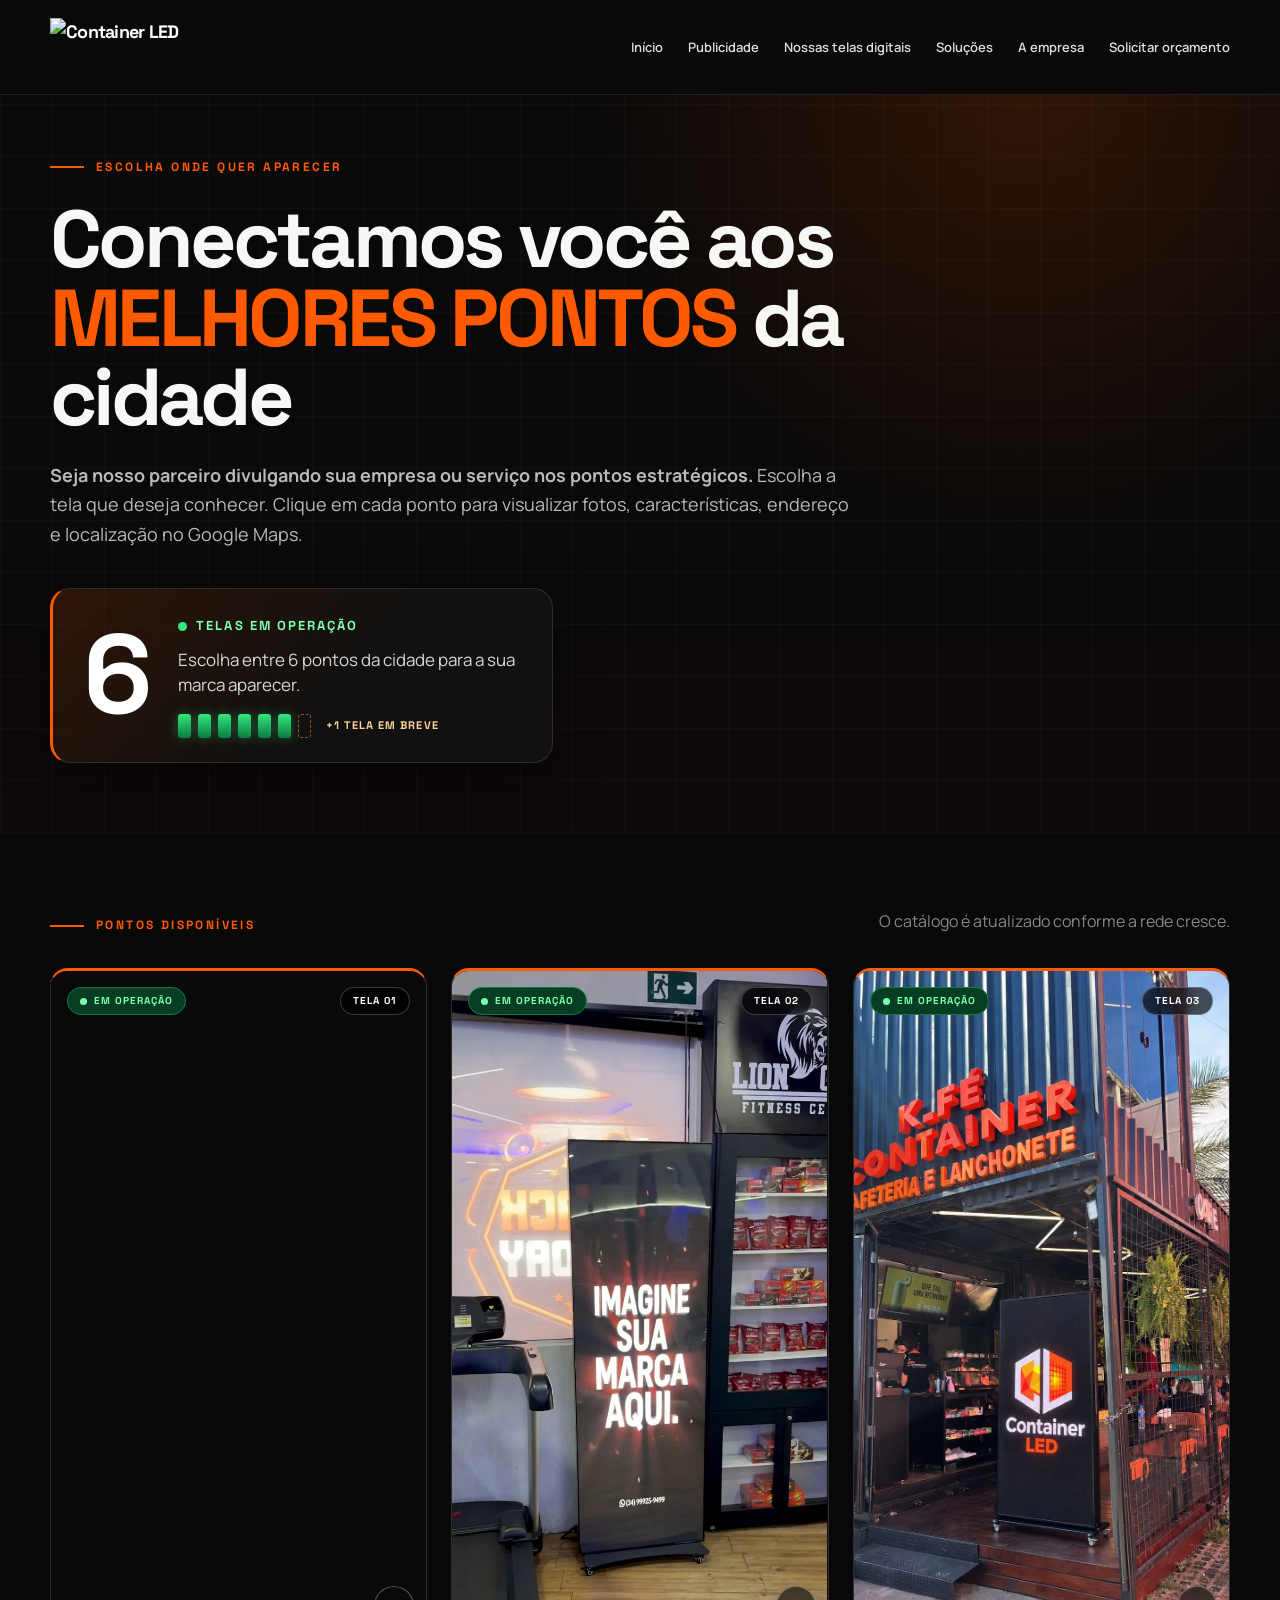
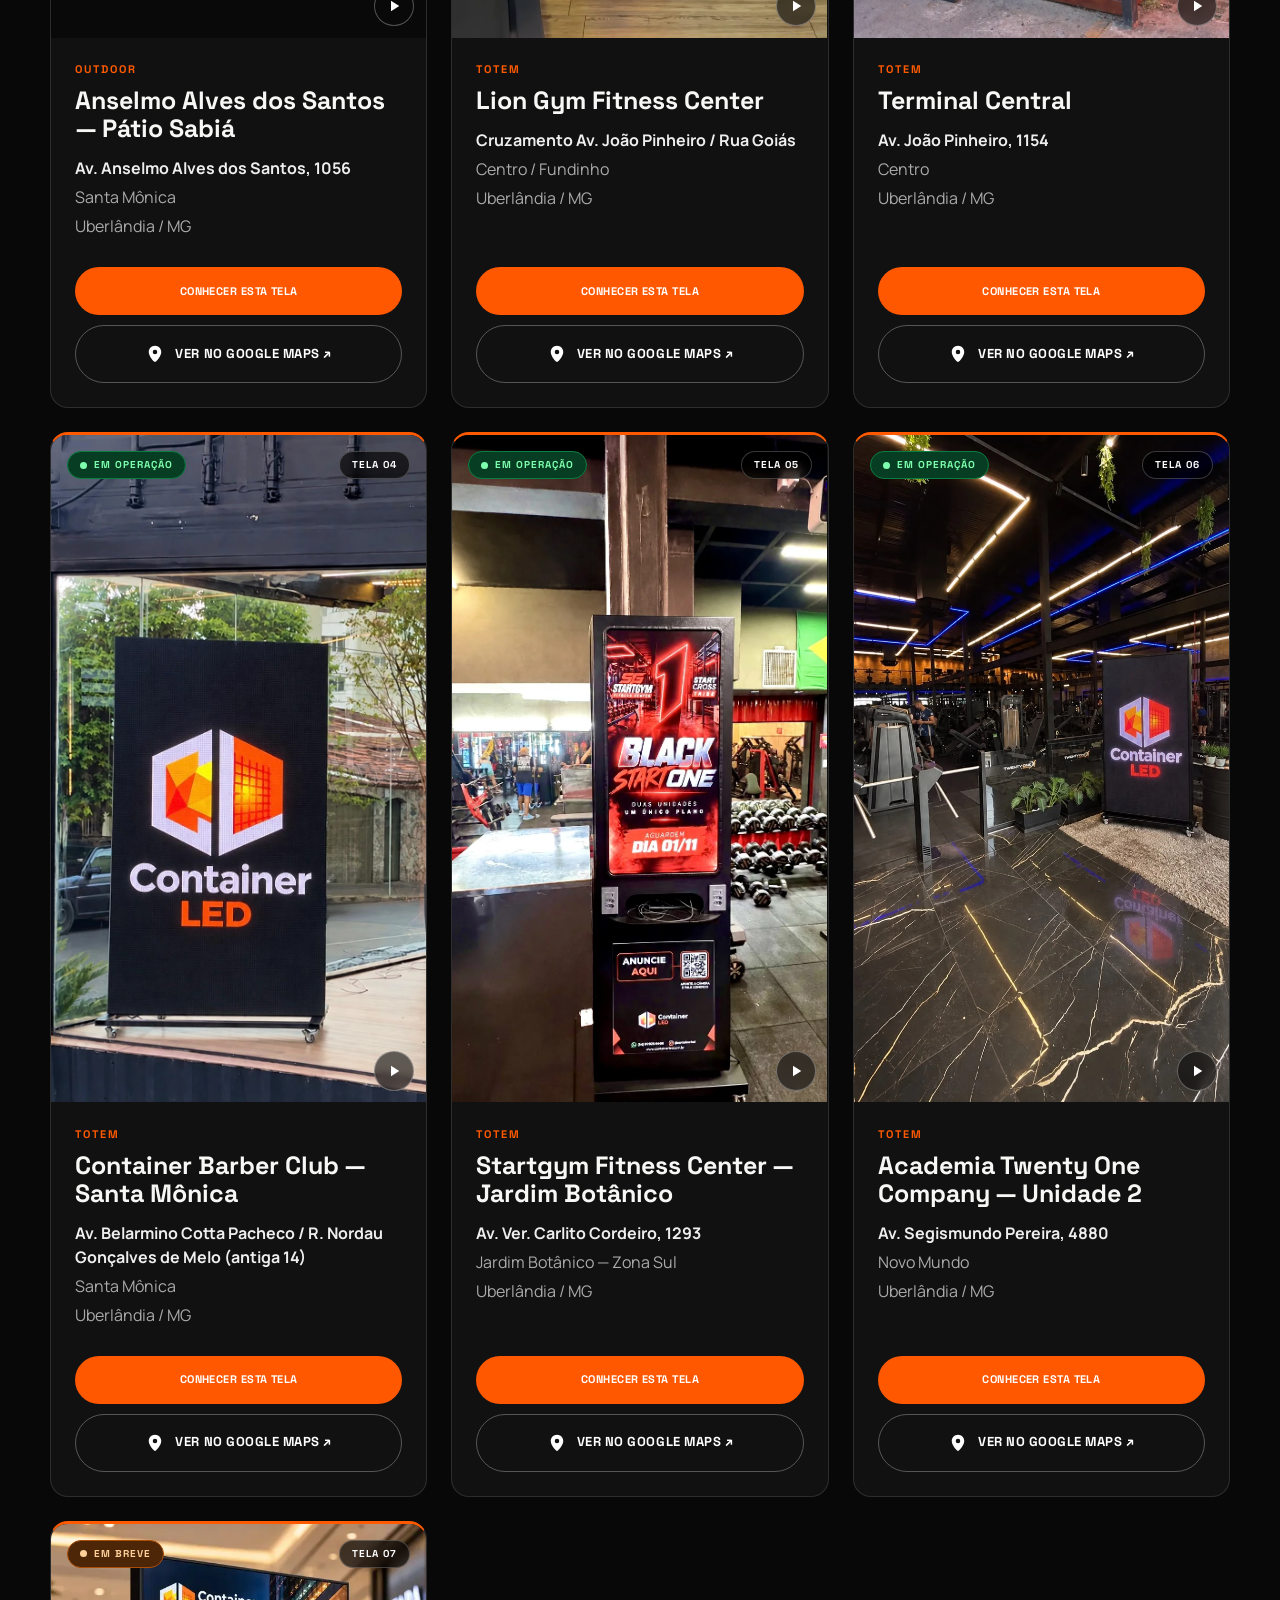
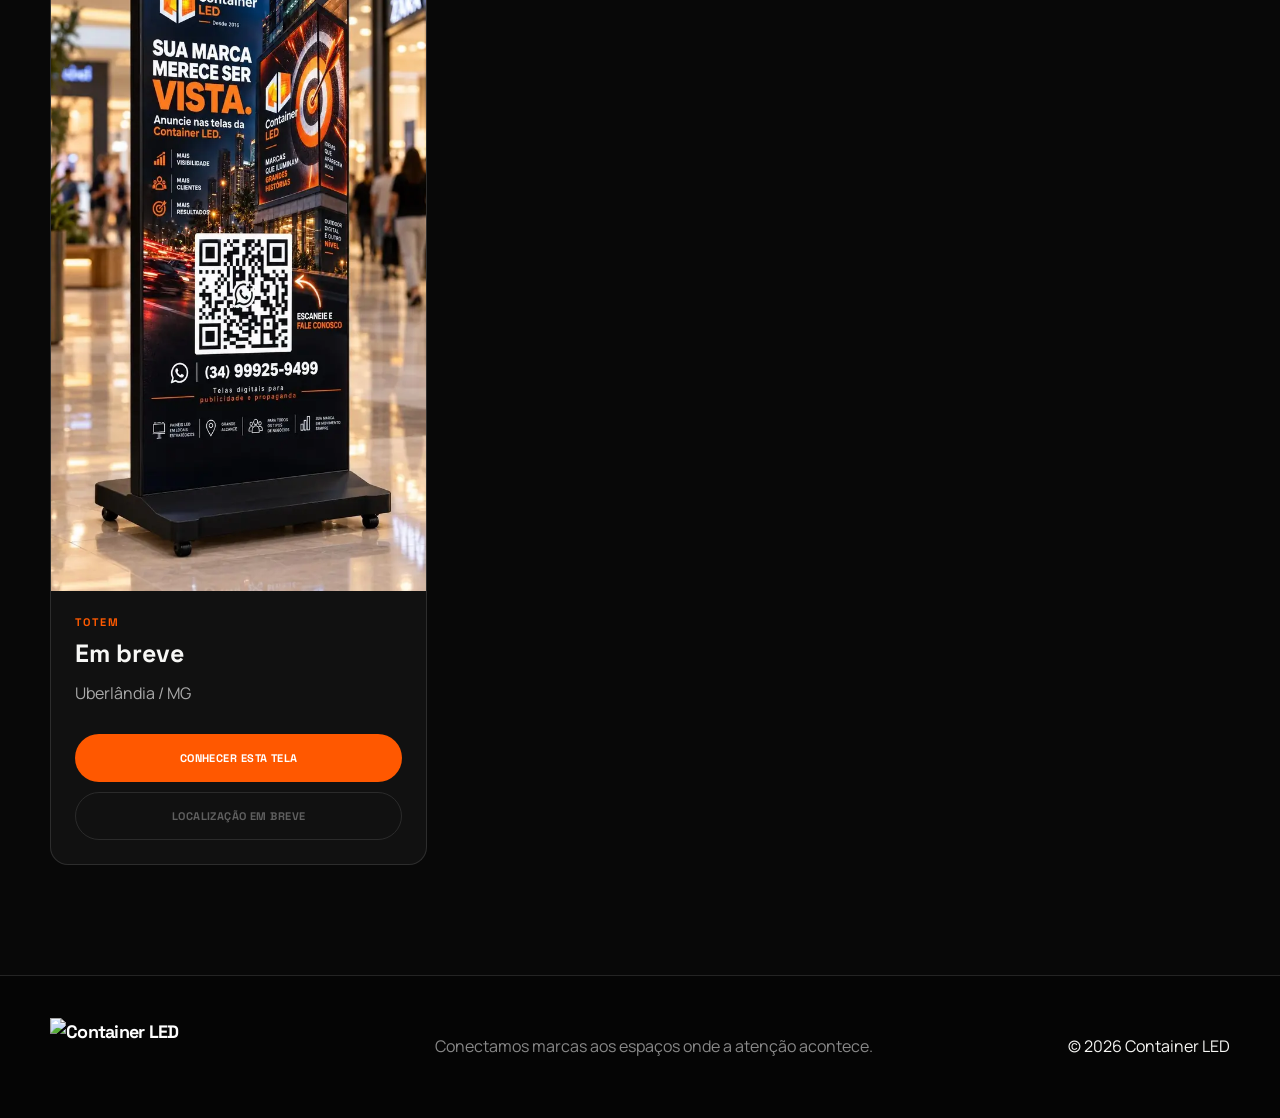
==== commit cab6c3af: "Adiciona vídeo de localização à Tela 06 (Twenty One Company) Mesmo padrão das outras 5 telas: vídeo " ====
--- a/telas-digitais/index.html
+++ b/telas-digitais/index.html
@@ -11,7 +11,7 @@
 <link rel="canonical" href="https://www.containerled.com.br/telas-digitais">
 <link rel="preconnect" href="https://fonts.googleapis.com"><link rel="preconnect" href="https://fonts.gstatic.com" crossorigin>
 <link href="https://fonts.googleapis.com/css2?family=Manrope:wght@400;500;600;700;800&family=Space+Grotesk:wght@500;600;700&display=swap" rel="stylesheet">
-<link rel="stylesheet" href="/telas-digitais.css?v=6"><script src="/telas-data.js?v=13" defer></script><script src="/telas-digitais.js?v=12" defer></script>
+<link rel="stylesheet" href="/telas-digitais.css?v=6"><script src="/telas-data.js?v=14" defer></script><script src="/telas-digitais.js?v=12" defer></script>
 </head><body class="catalog-page"><a class="skip-link" href="#conteudo">Ir para o conteúdo</a><header class="site-header catalog-header" id="inicio"><div class="container nav-wrap">
 <a class="brand brand-image" href="/" aria-label="Container LED - início"><img src="/assets/container-led-logo.webp" alt="Container LED"></a>
 <button class="menu-toggle" aria-label="Abrir menu" aria-expanded="false" aria-controls="menu"><span></span><span></span><span></span></button>
